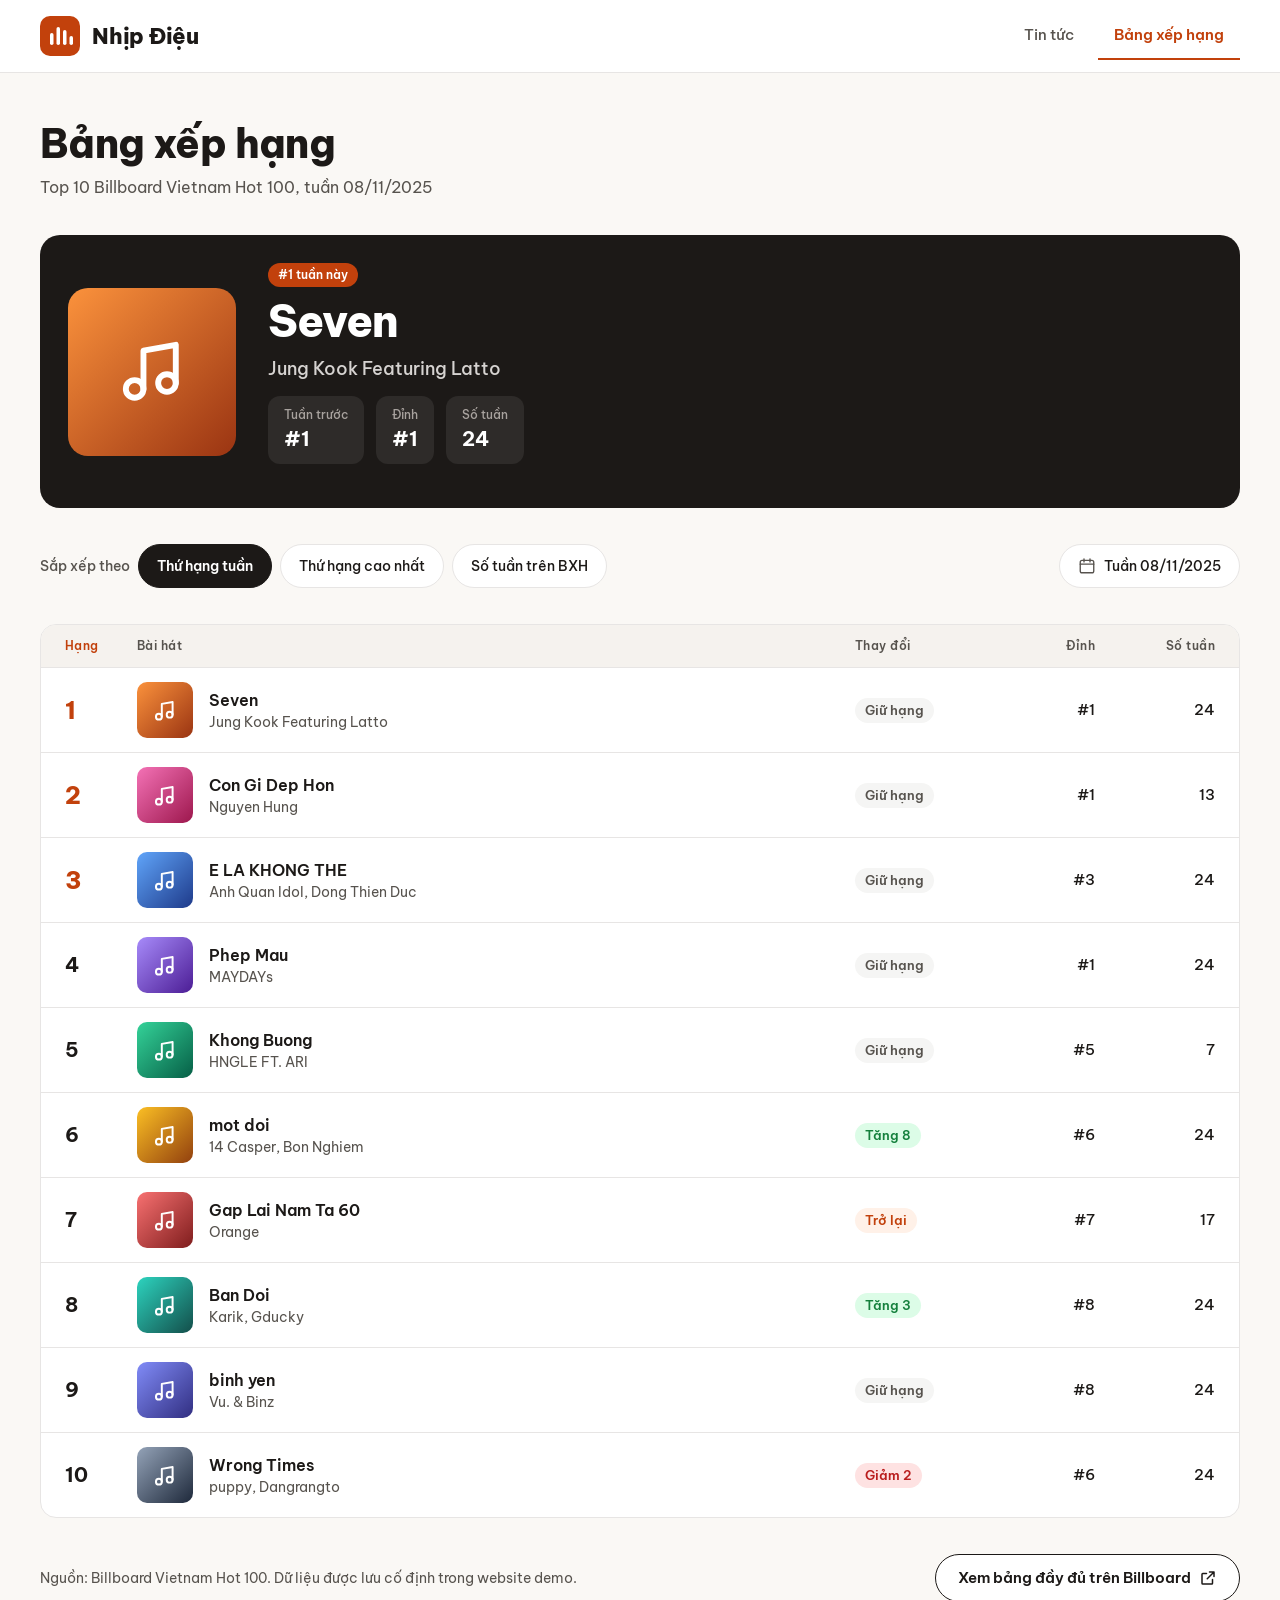
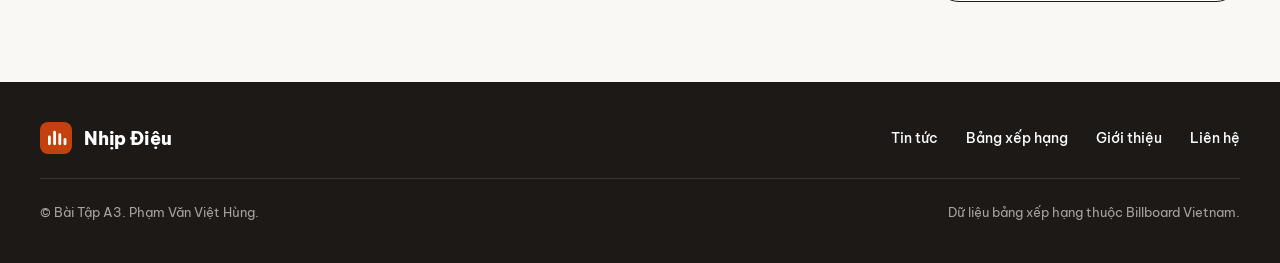
==== bang-xep-hang.html @ 9f09cda8 "Add files via upload" ====
<!doctype html>
<html lang="vi">
<head>
  <meta charset="utf-8">
  <meta name="viewport" content="width=device-width, initial-scale=1">
  <title>Bảng xếp hạng | Nhịp Điệu</title>
  <meta name="description" content="Top 10 Billboard Vietnam Hot 100, sắp xếp theo thứ hạng tuần, thứ hạng cao nhất hoặc số tuần trên bảng xếp hạng.">
  <link rel="preconnect" href="https://fonts.googleapis.com">
  <link rel="preconnect" href="https://fonts.gstatic.com" crossorigin>
  <link href="https://fonts.googleapis.com/css2?family=Be+Vietnam+Pro:wght@400;500;600;700;800&display=swap" rel="stylesheet">
  <link rel="stylesheet" href="css/style.css">
</head>
<body>
  <svg width="0" height="0" style="position:absolute" aria-hidden="true">
    <symbol id="note" viewBox="0 0 24 24" fill="none"><path d="M9 18V5l11-2v13" stroke="#fff" stroke-width="2" stroke-linecap="round" stroke-linejoin="round"/><circle cx="6" cy="18" r="3" stroke="#fff" stroke-width="2"/><circle cx="17" cy="16" r="3" stroke="#fff" stroke-width="2"/></symbol>
  </svg>

  <header class="site-header">
    <div class="container header-inner">
      <a class="brand" href="index.html">
        <svg viewBox="0 0 40 40" aria-hidden="true"><rect width="40" height="40" rx="10" fill="#C2410C"/><rect x="10" y="17" width="3.5" height="12" rx="1.75" fill="#fff"/><rect x="16.5" y="11" width="3.5" height="18" rx="1.75" fill="#fff"/><rect x="23" y="14" width="3.5" height="15" rx="1.75" fill="#fff"/><rect x="29.5" y="20" width="3.5" height="9" rx="1.75" fill="#fff"/></svg>
        Nhịp Điệu
      </a>
      <nav class="nav" aria-label="Điều hướng chính">
        <a href="index.html">Tin tức</a>
        <a href="bang-xep-hang.html" aria-current="page">Bảng xếp hạng</a>
      </nav>
    </div>
  </header>

  <main class="container page charts">
    <input class="sr-only sort-radio" type="radio" name="sort" id="s-week" checked>
    <input class="sr-only sort-radio" type="radio" name="sort" id="s-peak">
    <input class="sr-only sort-radio" type="radio" name="sort" id="s-weeks">

    <div class="page-head">
      <div>
        <h1>Bảng xếp hạng</h1>
        <p>Top 10 Billboard Vietnam Hot 100, tuần 08/11/2025</p>
      </div>
    </div>

    <section class="champion" aria-labelledby="champion-title">
      <div class="cover" style="--c1:#fb923c;--c2:#9a3412"><svg aria-hidden="true"><use href="#note"/></svg></div>
      <div class="champion-body">
        <span class="tag is-hot">#1 tuần này</span>
        <h2 id="champion-title">Seven</h2>
        <p class="champion-artist">Jung Kook Featuring Latto</p>
        <dl class="stats">
          <div><dt>Tuần trước</dt><dd>#1</dd></div>
          <div><dt>Đỉnh</dt><dd>#1</dd></div>
          <div><dt>Số tuần</dt><dd>24</dd></div>
        </dl>
      </div>
    </section>

    <div class="controls">
      <div class="chips sort-chips" role="group" aria-label="Sắp xếp danh sách">
        <span class="controls-label">Sắp xếp theo</span>
        <label class="chip" for="s-week">Thứ hạng tuần</label>
        <label class="chip" for="s-peak">Thứ hạng cao nhất</label>
        <label class="chip" for="s-weeks">Số tuần trên BXH</label>
      </div>
      <span class="chip week">
        <svg viewBox="0 0 24 24" fill="none" aria-hidden="true"><rect x="3" y="4.5" width="18" height="16.5" rx="2.5" stroke="#57534E" stroke-width="1.8"/><path d="M3 9.5h18M8 2.5v4M16 2.5v4" stroke="#57534E" stroke-width="1.8" stroke-linecap="round"/></svg>
        Tuần 08/11/2025
      </span>
    </div>

    <div class="table-wrap">
      <div class="rank-head" aria-hidden="true">
        <span class="th-week">Hạng</span>
        <span>Bài hát</span>
        <span>Thay đổi</span>
        <span class="num th-peak">Đỉnh</span>
        <span class="num th-weeks">Số tuần</span>
      </div>
      <ol class="rank-list">
        <li class="rank-row" style="--peak:1;--weeks:1">
          <span class="pos">1</span>
          <span class="song"><span class="cover" style="--c1:#fb923c;--c2:#9a3412"><svg aria-hidden="true"><use href="#note"/></svg></span><span><span class="song-title">Seven</span><span class="song-artist">Jung Kook Featuring Latto</span></span></span>
          <span class="chg">Giữ hạng</span>
          <span class="num peak">#1</span>
          <span class="num weeks">24</span>
        </li>
        <li class="rank-row" style="--peak:2;--weeks:9">
          <span class="pos">2</span>
          <span class="song"><span class="cover" style="--c1:#f472b6;--c2:#9d174d"><svg aria-hidden="true"><use href="#note"/></svg></span><span><span class="song-title">Con Gi Dep Hon</span><span class="song-artist">Nguyen Hung</span></span></span>
          <span class="chg">Giữ hạng</span>
          <span class="num peak">#1</span>
          <span class="num weeks">13</span>
        </li>
        <li class="rank-row" style="--peak:4;--weeks:2">
          <span class="pos">3</span>
          <span class="song"><span class="cover" style="--c1:#60a5fa;--c2:#1e3a8a"><svg aria-hidden="true"><use href="#note"/></svg></span><span><span class="song-title">E LA KHONG THE</span><span class="song-artist">Anh Quan Idol, Dong Thien Duc</span></span></span>
          <span class="chg">Giữ hạng</span>
          <span class="num peak">#3</span>
          <span class="num weeks">24</span>
        </li>
        <li class="rank-row" style="--peak:3;--weeks:3">
          <span class="pos">4</span>
          <span class="song"><span class="cover" style="--c1:#a78bfa;--c2:#4c1d95"><svg aria-hidden="true"><use href="#note"/></svg></span><span><span class="song-title">Phep Mau</span><span class="song-artist">MAYDAYs</span></span></span>
          <span class="chg">Giữ hạng</span>
          <span class="num peak">#1</span>
          <span class="num weeks">24</span>
        </li>
        <li class="rank-row" style="--peak:5;--weeks:10">
          <span class="pos">5</span>
          <span class="song"><span class="cover" style="--c1:#34d399;--c2:#065f46"><svg aria-hidden="true"><use href="#note"/></svg></span><span><span class="song-title">Khong Buong</span><span class="song-artist">HNGLE FT. ARI</span></span></span>
          <span class="chg">Giữ hạng</span>
          <span class="num peak">#5</span>
          <span class="num weeks">7</span>
        </li>
        <li class="rank-row" style="--peak:6;--weeks:4">
          <span class="pos">6</span>
          <span class="song"><span class="cover" style="--c1:#fbbf24;--c2:#92400e"><svg aria-hidden="true"><use href="#note"/></svg></span><span><span class="song-title">mot doi</span><span class="song-artist">14 Casper, Bon Nghiem</span></span></span>
          <span class="chg up">Tăng 8</span>
          <span class="num peak">#6</span>
          <span class="num weeks">24</span>
        </li>
        <li class="rank-row" style="--peak:8;--weeks:8">
          <span class="pos">7</span>
          <span class="song"><span class="cover" style="--c1:#f87171;--c2:#7f1d1d"><svg aria-hidden="true"><use href="#note"/></svg></span><span><span class="song-title">Gap Lai Nam Ta 60</span><span class="song-artist">Orange</span></span></span>
          <span class="chg re">Trở lại</span>
          <span class="num peak">#7</span>
          <span class="num weeks">17</span>
        </li>
        <li class="rank-row" style="--peak:9;--weeks:5">
          <span class="pos">8</span>
          <span class="song"><span class="cover" style="--c1:#2dd4bf;--c2:#134e4a"><svg aria-hidden="true"><use href="#note"/></svg></span><span><span class="song-title">Ban Doi</span><span class="song-artist">Karik, Gducky</span></span></span>
          <span class="chg up">Tăng 3</span>
          <span class="num peak">#8</span>
          <span class="num weeks">24</span>
        </li>
        <li class="rank-row" style="--peak:10;--weeks:6">
          <span class="pos">9</span>
          <span class="song"><span class="cover" style="--c1:#818cf8;--c2:#312e81"><svg aria-hidden="true"><use href="#note"/></svg></span><span><span class="song-title">binh yen</span><span class="song-artist">Vu. &amp; Binz</span></span></span>
          <span class="chg">Giữ hạng</span>
          <span class="num peak">#8</span>
          <span class="num weeks">24</span>
        </li>
        <li class="rank-row" style="--peak:7;--weeks:7">
          <span class="pos">10</span>
          <span class="song"><span class="cover" style="--c1:#94a3b8;--c2:#1e293b"><svg aria-hidden="true"><use href="#note"/></svg></span><span><span class="song-title">Wrong Times</span><span class="song-artist">puppy, Dangrangto</span></span></span>
          <span class="chg down">Giảm 2</span>
          <span class="num peak">#6</span>
          <span class="num weeks">24</span>
        </li>
      </ol>
    </div>

    <div class="source-row">
      <p>Nguồn: Billboard Vietnam Hot 100. Dữ liệu được lưu cố định trong website demo.</p>
      <a class="btn" href="https://www.billboard.com/charts/billboard-vietnam-hot-100-songs" target="_blank" rel="noopener">
        Xem bảng đầy đủ trên Billboard
        <svg viewBox="0 0 24 24" fill="none" aria-hidden="true"><path d="M14 4h6v6M20 4l-9 9M18 14v5a1 1 0 0 1-1 1H5a1 1 0 0 1-1-1V7a1 1 0 0 1 1-1h5" stroke="#1C1917" stroke-width="2" stroke-linecap="round" stroke-linejoin="round"/></svg>
      </a>
    </div>
  </main>

  <footer class="site-footer">
    <div class="container footer-inner">
      <div class="footer-top">
        <a class="brand" href="index.html">
          <svg viewBox="0 0 40 40" aria-hidden="true"><rect width="40" height="40" rx="10" fill="#C2410C"/><rect x="10" y="17" width="3.5" height="12" rx="1.75" fill="#fff"/><rect x="16.5" y="11" width="3.5" height="18" rx="1.75" fill="#fff"/><rect x="23" y="14" width="3.5" height="15" rx="1.75" fill="#fff"/><rect x="29.5" y="20" width="3.5" height="9" rx="1.75" fill="#fff"/></svg>
          Nhịp Điệu
        </a>
        <nav class="footer-links" aria-label="Liên kết cuối trang">
          <a href="index.html">Tin tức</a>
          <a href="bang-xep-hang.html">Bảng xếp hạng</a>
          <a href="#">Giới thiệu</a>
          <a href="#">Liên hệ</a>
        </nav>
      </div>
      <div class="footer-bottom">
        <p>© Bài Tập A3. Phạm Văn Việt Hùng.</p>
        <p>Dữ liệu bảng xếp hạng thuộc Billboard Vietnam.</p>
      </div>
    </div>
  </footer>
</body>
</html>
---- css/style.css ----
:root {
  --bg: #faf8f5;
  --surface: #ffffff;
  --ink: #1c1917;
  --muted: #57534e;
  --line: #e7e5e4;
  --accent: #c2410c;
  --accent-soft: #fff1e8;
  --head: #f5f2ee;
  --placeholder: #ede9e4;
  --font: "Be Vietnam Pro", system-ui, -apple-system, "Segoe UI", Roboto, sans-serif;
  --radius-pill: 999px;
  --container: 1200px;
}

*,
*::before,
*::after {
  box-sizing: border-box;
}

html {
  -webkit-text-size-adjust: 100%;
}

body {
  margin: 0;
  font-family: var(--font);
  font-size: 16px;
  line-height: 1.5;
  color: var(--ink);
  background: var(--bg);
}

img,
svg {
  display: block;
  max-width: 100%;
}

a {
  color: inherit;
  text-decoration: none;
}

h1,
h2,
h3,
p {
  margin: 0;
}

ul,
ol {
  margin: 0;
  padding: 0;
  list-style: none;
}

:focus-visible {
  outline: 2px solid var(--accent);
  outline-offset: 3px;
}

.sr-only {
  position: absolute;
  width: 1px;
  height: 1px;
  padding: 0;
  margin: -1px;
  overflow: hidden;
  clip: rect(0 0 0 0);
  white-space: nowrap;
  border: 0;
}

.container {
  width: 100%;
  max-width: calc(var(--container) + 48px);
  margin-inline: auto;
  padding-inline: 24px;
}

.site-header {
  background: var(--surface);
  border-bottom: 1px solid var(--line);
}

.header-inner {
  display: flex;
  align-items: center;
  justify-content: space-between;
  gap: 16px;
  min-height: 72px;
}

.brand {
  display: inline-flex;
  align-items: center;
  gap: 12px;
  font-size: 22px;
  font-weight: 800;
  letter-spacing: -0.01em;
}

.brand svg {
  width: 40px;
  height: 40px;
}

.nav {
  display: flex;
  gap: 8px;
}

.nav a {
  padding: 12px 16px;
  font-size: 15px;
  font-weight: 500;
  color: var(--muted);
  border-bottom: 2px solid transparent;
}

.nav a:hover {
  color: var(--ink);
}

.nav a[aria-current="page"] {
  font-weight: 600;
  color: var(--accent);
  border-bottom-color: var(--accent);
}

.page {
  padding-block: 48px 80px;
  display: flex;
  flex-direction: column;
  gap: 36px;
}

.page-head {
  display: flex;
  flex-wrap: wrap;
  align-items: flex-end;
  justify-content: space-between;
  gap: 20px;
}

.page-head h1 {
  font-size: clamp(30px, 4vw, 40px);
  font-weight: 800;
  line-height: 1.15;
  letter-spacing: -0.015em;
}

.page-head p {
  margin-top: 8px;
  color: var(--muted);
}

.chips {
  display: flex;
  flex-wrap: wrap;
  align-items: center;
  gap: 8px;
}

.chip {
  display: inline-flex;
  align-items: center;
  gap: 8px;
  min-height: 44px;
  padding: 0 18px;
  font-size: 14px;
  font-weight: 500;
  background: var(--surface);
  border: 1px solid var(--line);
  border-radius: var(--radius-pill);
  cursor: pointer;
  user-select: none;
}

.chip:hover {
  border-color: var(--muted);
}

.chip.is-on {
  color: var(--surface);
  background: var(--ink);
  border-color: var(--ink);
  font-weight: 600;
}

.chip svg {
  width: 18px;
  height: 18px;
  flex: none;
}

.tag {
  display: inline-block;
  padding: 3px 10px;
  font-size: 12px;
  font-weight: 600;
  color: var(--accent);
  background: var(--accent-soft);
  border-radius: var(--radius-pill);
}

.tag.is-hot {
  color: var(--surface);
  background: var(--accent);
}

.meta {
  display: flex;
  flex-wrap: wrap;
  align-items: center;
  gap: 10px;
  font-size: 13px;
  color: var(--muted);
}

.source {
  font-size: 13px;
  font-weight: 500;
  color: var(--muted);
}

.btn {
  display: inline-flex;
  align-items: center;
  justify-content: center;
  gap: 8px;
  min-height: 48px;
  padding: 0 22px;
  font: inherit;
  font-size: 15px;
  font-weight: 600;
  border-radius: var(--radius-pill);
  border: 1.5px solid var(--ink);
  background: var(--surface);
  color: var(--ink);
  cursor: pointer;
}

.btn:hover {
  background: var(--head);
}

.btn-primary {
  color: var(--surface);
  background: var(--accent);
  border-color: var(--accent);
}

.btn-primary:hover {
  background: #a3360a;
  border-color: #a3360a;
}

.btn svg {
  width: 18px;
  height: 18px;
}

.thumb {
  margin: 0;
  background: var(--placeholder);
  overflow: hidden;
}

.thumb img {
  width: 100%;
  height: 100%;
  object-fit: cover;
}

.datepick {
  position: relative;
}

.datepick summary {
  list-style: none;
}

.datepick summary::-webkit-details-marker {
  display: none;
}

.datepick[open] summary svg:last-child {
  transform: rotate(180deg);
}

.datepick-menu {
  position: absolute;
  right: 0;
  top: calc(100% + 8px);
  z-index: 10;
  display: grid;
  gap: 2px;
  min-width: 200px;
  padding: 8px;
  background: var(--surface);
  border: 1px solid var(--line);
  border-radius: 16px;
  box-shadow: 0 12px 32px rgba(28, 25, 23, 0.12);
}

.datepick-menu label {
  padding: 10px 12px;
  font-size: 14px;
  border-radius: 10px;
  cursor: pointer;
}

.datepick-menu label:hover {
  background: var(--head);
}

.featured {
  display: grid;
  grid-template-columns: 11fr 9fr;
  background: var(--surface);
  border: 1px solid var(--line);
  border-radius: 20px;
  overflow: hidden;
}

.featured .thumb {
  aspect-ratio: 11 / 7;
}

.featured-body {
  display: flex;
  flex-direction: column;
  justify-content: center;
  align-items: flex-start;
  gap: 16px;
  padding: 40px 44px;
}

.featured h2 {
  font-size: clamp(24px, 2.6vw, 32px);
  font-weight: 700;
  line-height: 1.3;
  letter-spacing: -0.01em;
}

.featured-body > p:not(.source) {
  font-size: 16px;
  line-height: 1.65;
  color: var(--muted);
}

.latest {
  display: grid;
  grid-template-columns: 1fr auto;
  grid-template-areas:
    "title count"
    "grid grid"
    "more more";
  align-items: center;
  row-gap: 24px;
}

.latest h2 {
  grid-area: title;
  font-size: 24px;
  font-weight: 700;
  letter-spacing: -0.01em;
}

.count {
  grid-area: count;
  font-size: 14px;
  color: var(--muted);
}

.count::before {
  content: "Hiển thị " counter(tin) " tin";
}

.grid {
  grid-area: grid;
  display: grid;
  grid-template-columns: repeat(3, minmax(0, 1fr));
  gap: 24px;
}

.btn-more {
  grid-area: more;
  justify-self: center;
  display: none;
}

.card {
  position: relative;
  display: flex;
  flex-direction: column;
  background: var(--surface);
  border: 1px solid var(--line);
  border-radius: 16px;
  overflow: hidden;
}

.card:hover {
  border-color: #d6d3d1;
}

.card .thumb {
  aspect-ratio: 16 / 9;
}

.card-body {
  display: flex;
  flex-direction: column;
  gap: 10px;
  flex: 1;
  padding: 20px;
}

.card h3 {
  font-size: 18px;
  font-weight: 600;
  line-height: 26px;
  display: -webkit-box;
  -webkit-line-clamp: 2;
  -webkit-box-orient: vertical;
  overflow: hidden;
  min-height: 52px;
}

.card h3 a::after {
  content: "";
  position: absolute;
  inset: 0;
}

.card h3 a:focus-visible {
  outline: none;
}

.card:has(h3 a:focus-visible) {
  outline: 2px solid var(--accent);
  outline-offset: 3px;
}

.card-body > p:not(.source) {
  font-size: 14px;
  line-height: 22px;
  color: var(--muted);
  display: -webkit-box;
  -webkit-line-clamp: 2;
  -webkit-box-orient: vertical;
  overflow: hidden;
}

.card .source {
  margin-top: auto;
  font-size: 12px;
}

.news {
  counter-reset: tin;
}

.post {
  counter-increment: tin;
}

.news:has(#f-all:checked) label[for="f-all"],
.news:has(#f-today:checked) label[for="f-today"],
.news:has(#f-7:checked) label[for="f-7"],
.news:has(#f-30:checked) label[for="f-30"],
.news:has(.date-radio:checked) .datepick summary {
  color: var(--surface);
  background: var(--ink);
  border-color: var(--ink);
  font-weight: 600;
}

.news:has(.date-radio:checked) .datepick summary svg {
  filter: invert(1);
}

.news:has(#f-today:checked) .post:not(.d-today),
.news:has(#f-7:checked) .post:not(.d-7),
.news:has(#f-30:checked) .post:not(.d-30),
.news:has(#d-1511:checked) .post:not(.on-1511),
.news:has(#d-0711:checked) .post:not(.on-0711),
.news:has(#d-0111:checked) .post:not(.on-0111),
.news:has(#d-3110:checked) .post:not(.on-3110),
.news:has(#d-2910:checked) .post:not(.on-2910),
.news:has(#d-1110:checked) .post:not(.on-1110),
.news:has(#d-1010:checked) .post:not(.on-1010) {
  display: none;
}

.news:has(#d-1511:checked) label[for="d-1511"],
.news:has(#d-0711:checked) label[for="d-0711"],
.news:has(#d-0111:checked) label[for="d-0111"],
.news:has(#d-3110:checked) label[for="d-3110"],
.news:has(#d-2910:checked) label[for="d-2910"],
.news:has(#d-1110:checked) label[for="d-1110"],
.news:has(#d-1010:checked) label[for="d-1010"] {
  font-weight: 600;
  color: var(--accent);
  background: var(--accent-soft);
}

.news:has(#f-all:checked):not(:has(#more:checked)) .card:nth-child(n + 4) {
  display: none;
}

.news:has(#f-all:checked):not(:has(#more:checked)) .btn-more {
  display: inline-flex;
}

.news:has(.filter-radio:focus-visible) .chips {
  outline: 2px solid var(--accent);
  outline-offset: 6px;
  border-radius: 28px;
}

.champion {
  display: flex;
  align-items: center;
  gap: 32px;
  padding: 28px;
  color: var(--surface);
  background: var(--ink);
  border-radius: 20px;
}

.cover {
  display: grid;
  place-items: center;
  flex: none;
  width: 56px;
  height: 56px;
  border-radius: 10px;
  background: linear-gradient(135deg, var(--c1), var(--c2));
}

.cover svg {
  width: 42%;
  height: 42%;
}

.champion .cover {
  width: 168px;
  height: 168px;
  border-radius: 20px;
}

.champion-body {
  display: flex;
  flex-direction: column;
  align-items: flex-start;
  gap: 10px;
  min-width: 0;
}

.champion h2 {
  font-size: clamp(32px, 4vw, 44px);
  font-weight: 800;
  line-height: 1.1;
  letter-spacing: -0.02em;
}

.champion-artist {
  font-size: 18px;
  font-weight: 500;
  color: #d6d3d1;
}

.stats {
  display: flex;
  flex-wrap: wrap;
  gap: 12px;
  margin-top: 4px;
}

.stats div {
  padding: 10px 16px;
  background: rgba(255, 255, 255, 0.08);
  border-radius: 12px;
}

.stats dt {
  font-size: 12px;
  font-weight: 500;
  color: #a8a29e;
}

.stats dd {
  margin: 0;
  font-size: 20px;
  font-weight: 700;
}

.controls {
  display: flex;
  flex-wrap: wrap;
  align-items: center;
  justify-content: space-between;
  gap: 16px;
}

.controls-label {
  font-size: 14px;
  font-weight: 500;
  color: var(--muted);
}

.week {
  cursor: default;
}

.week:hover {
  border-color: var(--line);
}

.table-wrap {
  overflow-x: auto;
  background: var(--surface);
  border: 1px solid var(--line);
  border-radius: 16px;
}

.rank-head,
.rank-row {
  display: grid;
  grid-template-columns: 72px minmax(220px, 1fr) 130px 110px 120px;
  align-items: center;
  min-width: 720px;
  padding-inline: 24px;
}

.rank-head {
  padding-block: 12px;
  font-size: 12px;
  font-weight: 600;
  letter-spacing: 0.04em;
  color: var(--muted);
  background: var(--head);
}

.rank-list {
  display: flex;
  flex-direction: column;
}

.rank-row {
  padding-block: 14px;
  border-top: 1px solid var(--line);
}

.num {
  text-align: right;
}

.pos {
  font-size: 20px;
  font-weight: 700;
}

.rank-row:nth-child(-n + 3) .pos {
  font-size: 24px;
  font-weight: 800;
  color: var(--accent);
}

.song {
  display: flex;
  align-items: center;
  gap: 16px;
  min-width: 0;
}

.song-title {
  display: block;
  font-weight: 600;
}

.song-artist {
  display: block;
  font-size: 14px;
  color: var(--muted);
}

.chg {
  justify-self: start;
  padding: 3px 10px;
  font-size: 13px;
  font-weight: 600;
  color: var(--muted);
  background: #f5f5f4;
  border-radius: var(--radius-pill);
}

.chg.up {
  color: #15803d;
  background: #dcfce7;
}

.chg.down {
  color: #b91c1c;
  background: #fee2e2;
}

.chg.re {
  color: var(--accent);
  background: var(--accent-soft);
}

.peak,
.weeks {
  font-size: 15px;
  font-weight: 500;
}

.th-week {
  color: var(--accent);
}

.charts:has(#s-week:checked) label[for="s-week"],
.charts:has(#s-peak:checked) label[for="s-peak"],
.charts:has(#s-weeks:checked) label[for="s-weeks"] {
  color: var(--surface);
  background: var(--ink);
  border-color: var(--ink);
  font-weight: 600;
}

.charts:has(.sort-radio:focus-visible) .sort-chips {
  outline: 2px solid var(--accent);
  outline-offset: 6px;
  border-radius: 28px;
}

.charts:has(#s-peak:checked) .rank-row {
  order: var(--peak);
}

.charts:has(#s-weeks:checked) .rank-row {
  order: var(--weeks);
}

.charts:not(:has(#s-week:checked)) .th-week {
  color: var(--muted);
}

.charts:has(#s-peak:checked) .th-peak,
.charts:has(#s-peak:checked) .peak,
.charts:has(#s-weeks:checked) .th-weeks,
.charts:has(#s-weeks:checked) .weeks {
  color: var(--accent);
  font-weight: 700;
}

.source-row {
  display: flex;
  flex-wrap: wrap;
  align-items: center;
  justify-content: space-between;
  gap: 16px;
  font-size: 14px;
  color: var(--muted);
}

.site-footer {
  color: var(--surface);
  background: var(--ink);
}

.footer-inner {
  display: flex;
  flex-direction: column;
  gap: 24px;
  padding-block: 40px;
}

.footer-top,
.footer-bottom {
  display: flex;
  flex-wrap: wrap;
  align-items: center;
  justify-content: space-between;
  gap: 16px;
}

.footer-top {
  padding-bottom: 24px;
  border-bottom: 1px solid rgba(255, 255, 255, 0.12);
}

.site-footer .brand {
  font-size: 18px;
}

.site-footer .brand svg {
  width: 32px;
  height: 32px;
}

.footer-links {
  display: flex;
  flex-wrap: wrap;
  gap: 28px;
  font-size: 14px;
  font-weight: 500;
}

.footer-links a:hover {
  text-decoration: underline;
}

.footer-bottom {
  font-size: 13px;
  color: #a8a29e;
}

@media (max-width: 1024px) {
  .featured {
    grid-template-columns: 1fr;
  }

  .featured-body {
    padding: 28px;
  }

  .grid {
    grid-template-columns: repeat(2, minmax(0, 1fr));
  }

  .news:has(#f-all:checked):not(:has(#more:checked)) .card:nth-child(n + 4) {
    display: flex;
  }

  .news:has(#f-all:checked):not(:has(#more:checked)) .card:nth-child(n + 5) {
    display: none;
  }
}

@media (max-width: 640px) {
  .header-inner {
    min-height: 64px;
  }

  .brand {
    font-size: 19px;
  }

  .brand svg {
    width: 34px;
    height: 34px;
  }

  .nav a {
    padding: 10px 8px;
    font-size: 14px;
  }

  .page {
    padding-block: 32px 56px;
    gap: 28px;
  }

  .grid {
    grid-template-columns: 1fr;
  }

  .news:has(#f-all:checked):not(:has(#more:checked)) .card:nth-child(n + 4) {
    display: none;
  }

  .datepick-menu {
    left: 0;
    right: auto;
  }

  .champion {
    flex-direction: column;
    align-items: flex-start;
    gap: 20px;
    padding: 20px;
  }

  .champion .cover {
    width: 112px;
    height: 112px;
  }

  .rank-head,
  .rank-row {
    padding-inline: 16px;
  }
}

@media (prefers-reduced-motion: reduce) {
  * {
    transition: none !important;
    animation: none !important;
  }
}
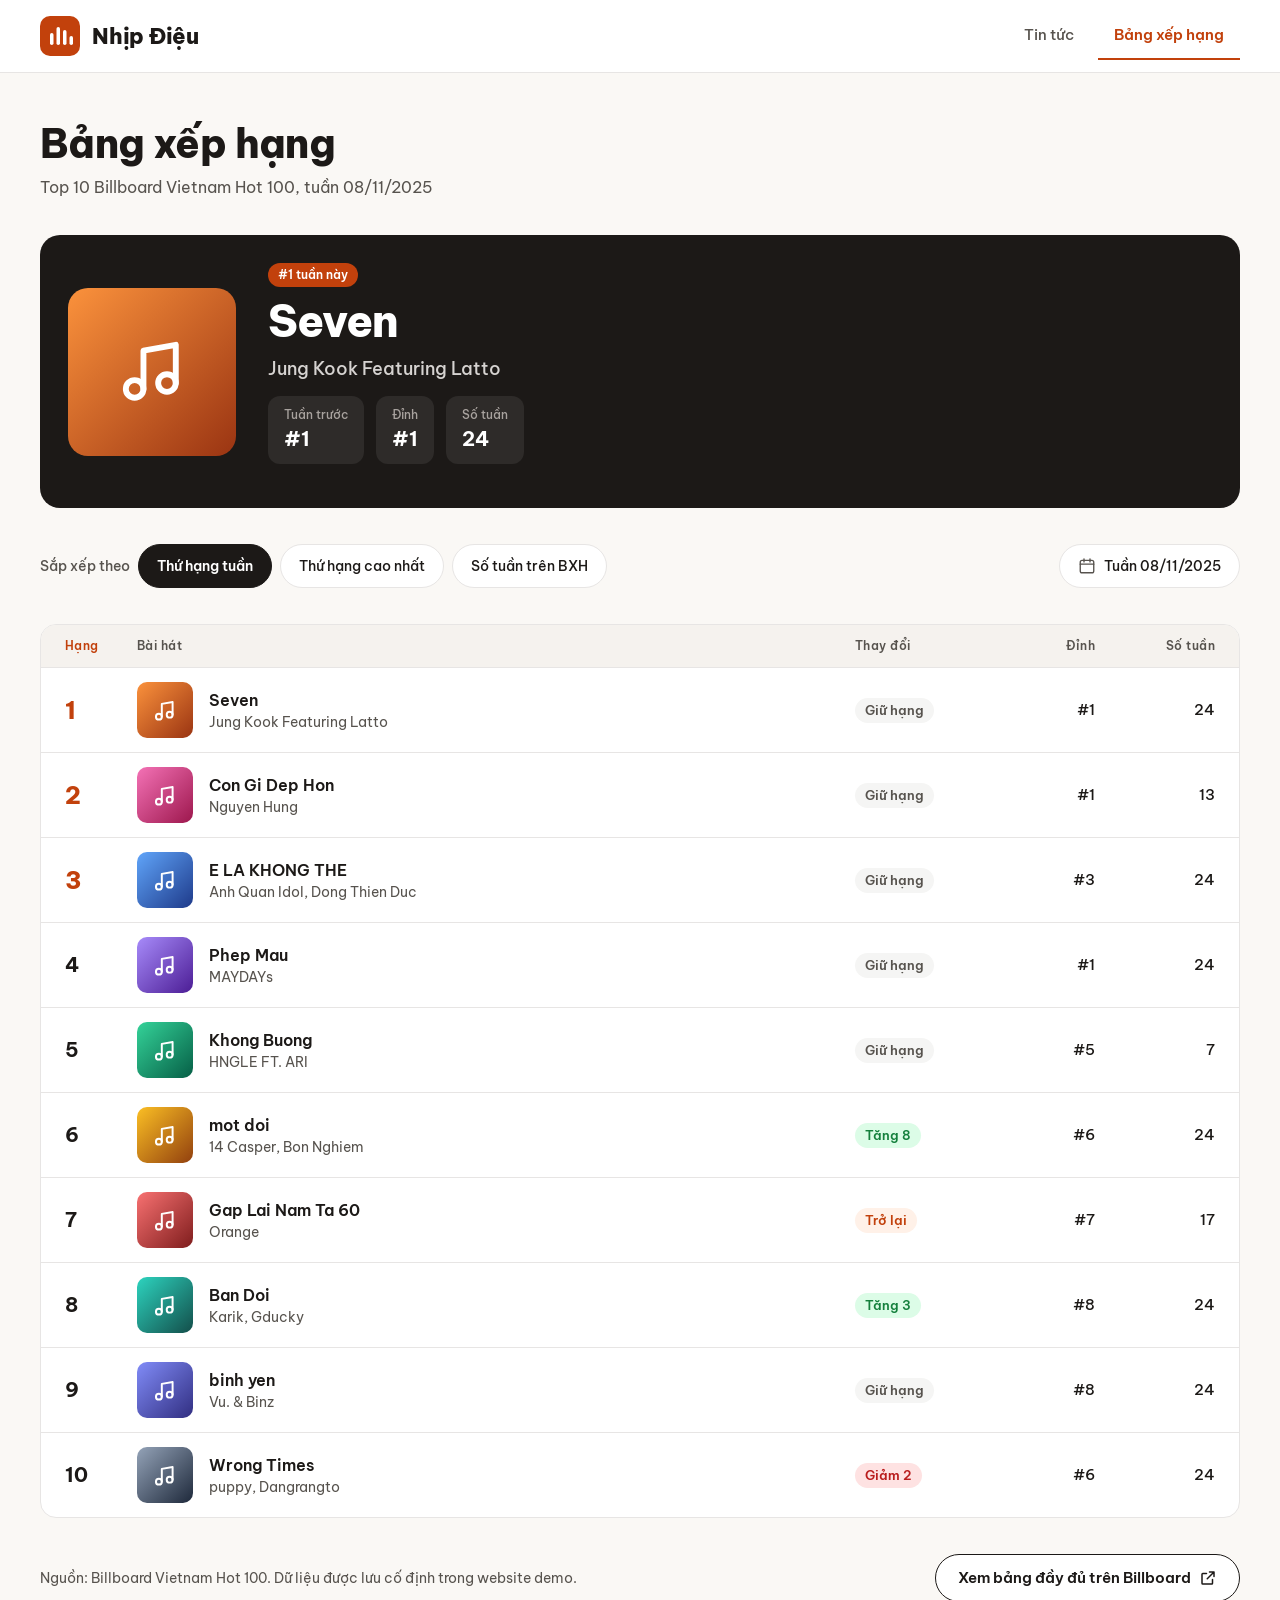
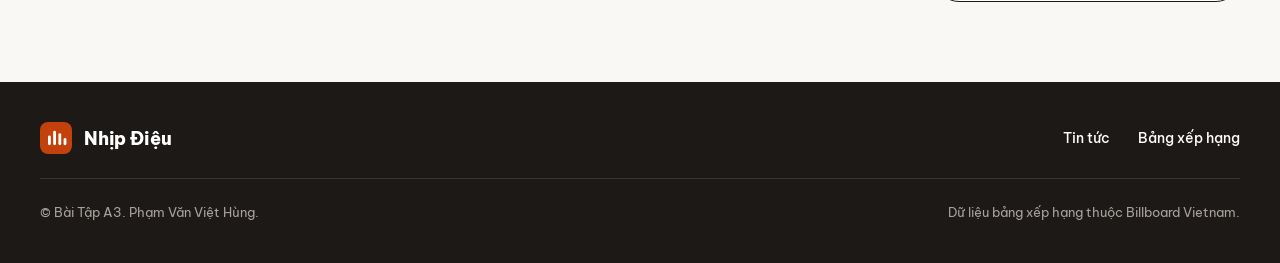
==== commit 9fdad6cd: "Add files via upload" ====
--- a/bang-xep-hang.html
+++ b/bang-xep-hang.html
@@ -168,8 +168,6 @@
         <nav class="footer-links" aria-label="Liên kết cuối trang">
           <a href="index.html">Tin tức</a>
           <a href="bang-xep-hang.html">Bảng xếp hạng</a>
-          <a href="#">Giới thiệu</a>
-          <a href="#">Liên hệ</a>
         </nav>
       </div>
       <div class="footer-bottom">
--- a/css/style.css
+++ b/css/style.css
@@ -271,6 +271,7 @@
 }
 
 .thumb img {
+  color: transparent;
   width: 100%;
   height: 100%;
   object-fit: cover;
